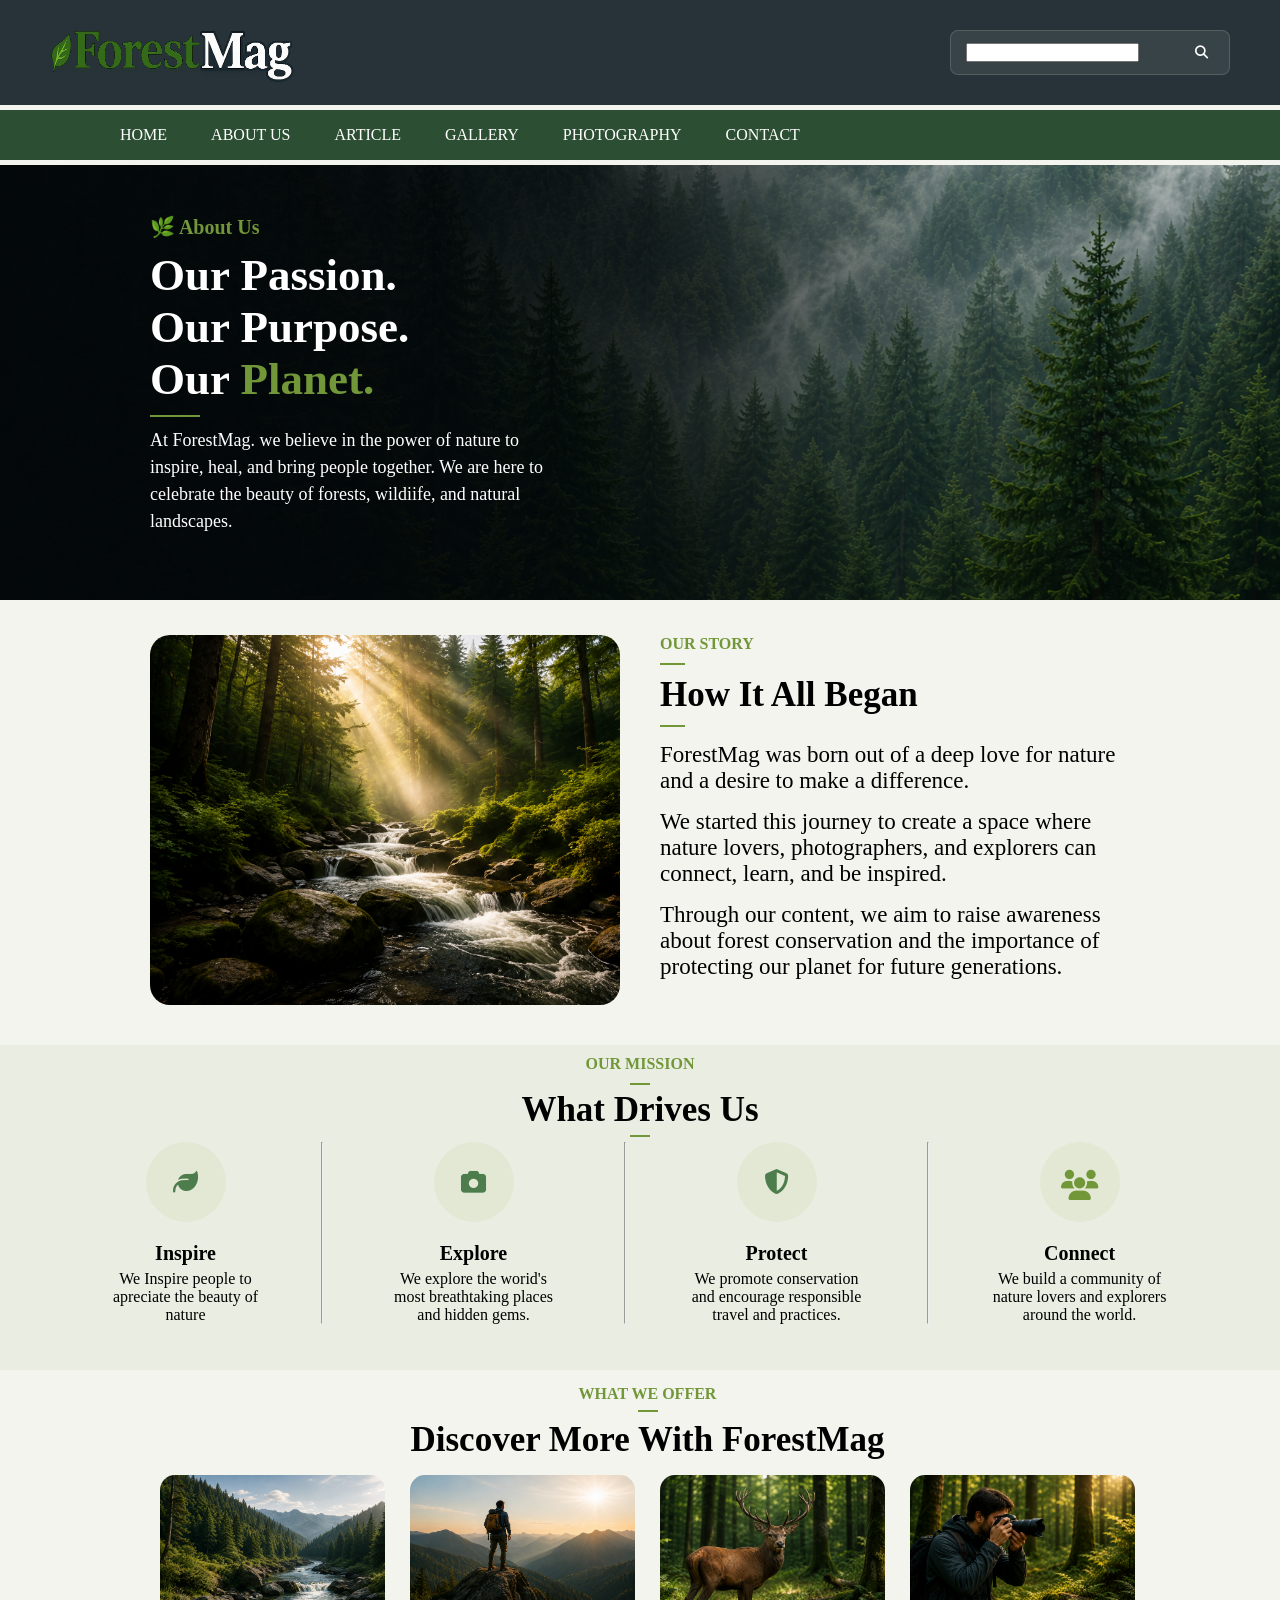
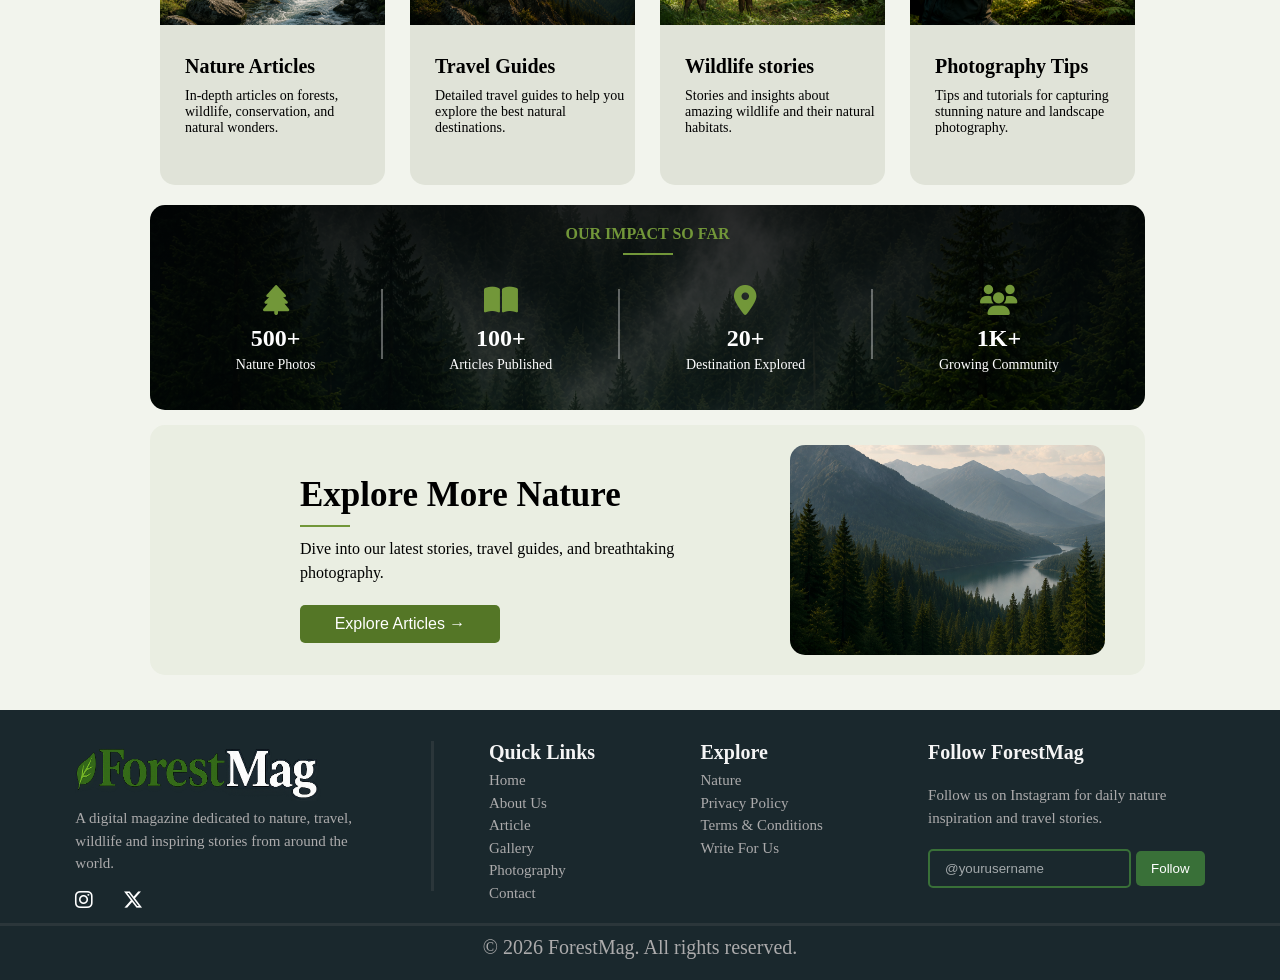
==== about.html @ 9caab1f4 "Initial ForestMag upload" ====
<!DOCTYPE html>
<html lang="en">
<head>
    <meta charset="UTF-8">
    <meta name="viewport" content="width=device-width, initial-scale=1.0">
    <title>Grid Layout</title>
    <link rel="stylesheet" href="style.css">
    <link rel="stylesheet" href="https://cdnjs.cloudflare.com/ajax/libs/font-awesome/6.7.2/css/all.min.css">
</head>
<body>
    <div class="container2">
        <!-- header -->
        <div class="items one">
            <img src="images/logo.png" alt="ForestMag logo" id="logo" height="60px" width="250px">
            <div class="search">
                <button class="searchcont" aria-label="Search">
                    <input type="text" name="search" id="search" placeholder="search here..." aria-label="Search">
                    <i class="fa-solid fa-magnifying-glass"></i>
                </button>
            </div>
        </div>
        <!-- navbar -->
        <div class="items two">
            <nav>
                <a href="index.html" class="headera">HOME</a>
                <a href="#about-us" class="headera">ABOUT US</a>
                <a href="#article-section" class="headera">ARTICLE</a>
                <a href="#gallery" class="headera">GALLERY</a>
                <a href="#" class="headera">PHOTOGRAPHY</a>
                <a href="contact.html" class="headera">CONTACT</a>
            </nav>
        </div>

        <!-- about us -->

        <!-- hero-section -->
        <div class="about-three" id="about-us">
            <div>
                <b id="about-herob">🌿 About Us</b>
                <h1 id="about-heroh1">Our Passion. Our Purpose. Our <span style="color: rgb(114, 151, 57);">Planet.</span></h1>
                <hr style="width: 50px; height: 1px; border: 1px solid rgb(114, 151, 57); margin: 10px 20px 10px 150px;">
                <p id="about-herop">
                    At ForestMag. we believe in the power of nature to inspire, heal, and bring people together. We are
                    here to celebrate the beauty of forests, wildiife, and natural landscapes.
                </p>
            </div>
        </div>

        <!-- OUR-STORY -->
        <div class="about-four">
            <div id="about-img"></div>
            <div class="about-cont">
                <b id="about-fourb">OUR STORY</b>
                <hr class="about-fourhr">
                <h1 id="about-fourh1">How It All Began</h1>
                <hr class="about-fourhr">
                <p class="about-fourp">
                    ForestMag was born out of a deep love for nature and a desire to make a difference.
                </p>
                <p class="about-fourp">
                    We started this journey to create a space where nature lovers, photographers, and explorers can connect, learn, and be inspired.
                </p>
                <p class="about-fourp">
                    Through our content, we aim to raise awareness about forest conservation and the importance of protecting our planet for future generations.
                </p>
            </div>
        </div>

        <!-- our mission -->
         <div class="about-five">
            <b id="about-fiveb">OUR MISSION</b>
            <hr class="about-fivehr">
            <h2 id="about-fiveh2">What Drives Us</h2>
            <hr class="about-fivehr">
            <div class="about-fiveicon">
                <div class="five-allicons">
                    <div class="icon-circle">
                        <i class="fa-solid fa-solidss fa-leaf"></i>
                    </div>
                    <b class="five-iconb">Inspire</b>
                    <p class="five-iconp">We Inspire people to apreciate the beauty of nature</p>
                </div>

                <hr>

                <div class="five-allicons">
                    <div class="icon-circle">
                        <i class="fa-solid fa-solidss fa-camera"></i>
                    </div>
                    <b class="five-iconb">Explore</b>
                    <p class="five-iconp" style="width: 180px;">We explore the worid's most breathtaking places and hidden gems.</p>
                </div>

                <hr>

                <div class="five-allicons">
                    <div class="icon-circle">
                        <i class="fa-solid fa-solidss fa-shield-halved"></i>
                    </div>
                    <b class="five-iconb">Protect</b>
                    <p class="five-iconp" style="width: 180px;">We promote conservation and encourage responsible travel and practices.</p>
                </div>

                <hr>

                <div class="five-allicons">
                    <div class="icon-circle">
                        <i class="fa-solid fa-solidss fa-users"></i>
                    </div>
                    <b class="five-iconb">Connect</b>
                    <p class="five-iconp" style="width: 180px;">We build a community of nature lovers and explorers around the world.</p>
                </div>
            </div>
         </div>

        <!-- what we offer -->
        <div class="about-six">
            <b id="about-sixb">WHAT WE OFFER</b>
            <hr id="about-sixhr">
            <h2 id="about-sixh2">Discover More With ForestMag</h2>

            <div class="about-sixrow-one">
                <div id="about-sixrow1"></div>
                <div id="about-sixrow2">
                    <b class="sixrowb">Nature Articles</b>
                    <p style="margin: 10px 10px 10px 25px; font-family: 'Times New Roman', Times, serif; font-size: 14px; width: 190px;">In-depth articles on forests, wildlife, conservation, and natural wonders.</p>
                </div>
            </div>

            <div class="about-sixrow-two">
                <div id="about-sixrow-two1"></div>
                <div id="about-sixrow-two2">
                    <b class="sixrowb">Travel Guides</b>
                    <P style="margin: 10px 10px 10px 25px; font-family: 'Times New Roman', Times, serif; font-size: 14px; width: 190px;">Detailed travel guides to help you explore the best natural destinations.</P>
                </div>
            </div>

            <div class="about-sixrow-three">
                <div id="about-sixrow-three1"></div>
                <div id="about-sixrow-three2">
                    <b class="sixrowb">Wildlife stories</b>
                    <p style="margin: 10px 10px 10px 25px; font-family: 'Times New Roman', Times, serif; font-size: 14px; width: 190px;">Stories and insights about amazing wildlife and their natural habitats.</p>
                </div>
            </div>

            <div class="about-sixrow-four">
                <div id="about-sixrow-four1"></div>
                <div id="about-sixrow-four2">
                    <b class="sixrowb">Photography Tips</b>
                    <p style="margin: 10px 10px 10px 25px; font-family: 'Times New Roman', Times, serif; font-size: 14px; width: 190px;">Tips and tutorials for capturing stunning nature and landscape photography.</p>
                </div>
            </div>
            
            <div class="impact-card-container">
                <b style="color: rgb(114, 151, 57); text-align: center;">OUR IMPACT SO FAR</b>
                <hr style="width: 50px; margin: 10px auto; background-color: rgb(114, 151, 57); height: 2px; border: 1px solid rgb(114, 151, 57);">
                <div class="impact-card-container2">
                    <div class="impact-card">
                        <div class="icon-nor">
                            <i class="fa-solid fa-tree"></i>
                        </div>
                        <h2>500+</h2>
                        <p>Nature Photos</p>
                    </div>

                    <hr class="impact-cardhr">

                    <div class="impact-card">
                        <div class="icon-nor">
                            <i class="fa-solid fa-book-open"></i>
                        </div>
                        <h2>100+</h2>
                        <p>Articles Published</p>
                    </div>

                    <hr class="impact-cardhr">
        
                    <div class="impact-card">
                        <div class="icon-nor">
                            <i class="fa-solid fa-location-dot"></i>
                        </div>
                        <h2>20+</h2>
                        <p>Destination Explored</p>
                    </div>

                    <hr class="impact-cardhr">

                    <div class="impact-card">
                        <div class="icon-nor">
                            <i class="fa-solid fa-users"></i>
                        </div>
                        <h2>1K+</h2>
                        <p>Growing Community</p>
                    </div>
                </div>
            </div>

            <div class="explore-article">
                <div class="explore-article1">
                    <h2>Explore More Nature</h2>
                    <hr style="width: 50px; background-color: rgb(114, 151, 57); height: 2px; border: 1px solid rgb(114, 151, 57); margin: 10px 0px;">
                    <p>Dive into our latest stories, travel guides, and breathtaking photography.</p>
                    <button>Explore Articles →</button>
                </div>
                <div id="explore-article2"></div>
            </div>
        </div>

     

        <!-- footer -->
        <div class="items about-nine" id="contact">
            <div class="footer">
                <div class="footerone">
                    <img src="images/logo.png" alt="ForestMag logo" height="60px" width="250px">
                    <p>
                        A digital magazine dedicated to nature, travel, wildlife and inspiring stories from around the world.
                    </p>
                    <div class="footericons">
                        <a href="https://www.instagram.com/forest_mag_/" target="_blank" aria-label="Instagram">
                            <i class="fa-brands fa-instagram"></i>
                        </a>
                        <a href="https://x.com" aria-label="Twitter">
                            <i class="fa-brands fa-x-twitter"></i>
                        </a>
                    </div>
                </div>
                <hr>
                <div class="footertwo">
                    <h4>Quick Links</h4>
                    <a href="index.html">Home</a>
                    <a href="about.html">About Us</a>
                    <a href="#article-section">Article</a>
                    <a href="#gallery">Gallery</a>
                    <a href="#">Photography</a>
                    <a href="contact.html">Contact</a>
                </div>
                <div class="footerthree">
                    <h4>Explore</h4>
                    <a href="#">Nature</a>
                    <a href="#">Privacy Policy</a>
                    <a href="#">Terms & Conditions</a>
                    <a href="#">Write For Us</a>
                </div>
                <div class="footerfour">
                    <h4>Follow ForestMag</h4>
                    <p>
                        Follow us on Instagram for daily nature inspiration and travel stories.
                    </p>
                    <input type="text" name="text" placeholder="@yourusername" aria-label="Instagram Username">
                    <button>Follow</button>
                </div>
            </div>
            <div class="footer2">
                <p>© 2026 ForestMag. All rights reserved.</p>
            </div>
        </div>
    </div>
</body>
</html>
---- style.css ----
*{
    margin: 0;
    padding: 0;
    box-sizing: border-box;
    /* font-family: 'Roboto', sans-serif !important; */
}

html,body{
    height: 100%;
    width: 100%;
    background-color: rgb(242, 244, 237);
    scroll-behavior: smooth;
}

.container{
    display: grid;
    grid-template-columns:  repeat(12, 1fr);
    grid-template-rows: repeat(39, 50px);
    grid-auto-rows: 100px;
    grid-gap: 5px;
    
    position: relative;
}

.items{
    border: 2px solid black;
}

.one{
    background-color: #273338;
    grid-area: 1/1/3/13;
    text-align: center;
    font-size: 25px;
    align-content: center;
    display: flex;
    justify-content: space-between;
    align-items: center;
    position: sticky;
    top: 0;
    z-index: 1000;
    border: none;
}

#logo{
    margin-left: 50px;
}

.search{
    margin-top: 30px;
    margin-right: 50px;
    margin-bottom: 30px;
}

.searchcont{
    width: 280px;
    height: 45px;
    display: flex;
    align-items: center;
    justify-content: space-between;
    padding: 0 15px;
    background-color: rgba(255,255,255,0.08);
    border: 1px solid rgba(255,255,255,0.15);
    border-radius: 8px;
    backdrop-filter: blur(5px);
}

.search-input{
    width: 100%;
    border: none;
    outline: none;
    background: transparent;
    color: white;
    font-size: 15px;

}

.searchcont input::placeholder{
    color: rgba(255,255,255,0.6);
}

.searchcont i{
    color: white;
    cursor: pointer;
}

.fa-magnifying-glass{
    padding: 6px;
}

.hamburger{
    background: transparent; 
    border: none; 
    display: none;
}

.cross-icon{
    background: transparent;
    border: none;
    display: none;
}

.two{
    background-color: rgb(44, 79, 52);
    grid-area: 3/1/4/13;
    text-align: center;
    font-size: 16px;
    display: flex;
    justify-content: left;
    align-items: center;
    position: sticky;
    top: 100px;
    z-index: 999;
    border: none;
}

.search-2{
    display: none;
}
/* 
#background-overlay{
    display: none;
} */

nav{
    margin-left: 100px;
}

.headera{
    color: white;
    text-decoration: none;
    margin: 0px 20px;
    transition: 0.3s;
    position: relative;
}

.headera::after{
    content: "";
    position: absolute;
    left: 0;
    bottom: -5px;
    width: 0;
    height: 2px;
    background-color: #7FA36A;
    transition: width 0.3s ease;
}

.headera:hover::after{
    width: 100%;
}

.headera:hover{
    color: #7FA36A;
}

.three{
    grid-area: 4/1/12/13;
    text-align: center;
    font-size: 25px;
    align-content: center;
    background-image: url(images/hero-section.png);
    background-size: cover;
    text-align: left;
    display: flex;
    flex-direction: column;
    justify-content: center;
    background-position: center;
}

#herob{
    margin: 20px 20px 25px 90px;
    font-size: 50px;
    width: 500px;
    color: rgb(37, 64, 51);
}

#herop{
    margin: 0px 20px 20px 90px;
    width: 400px;
    font-size: 20px;
    border-top: 3px solid black;
    padding-top: 25px;
    border-color: rgb(100, 139, 85);
}

#herobtn{
    width: 200px;
    margin-left: 90px;
    padding: 15px;
    font-size: 16px;
    background-color: rgb(41, 70, 50);
    color: white;
    border-radius: 5px;
    border: none;
    cursor: pointer;
    transition: 0.3s;
}

#herobtn:hover{
    background-color: rgb(57,112,56);
    transform: translateY(-3px);
    box-shadow: 0 5px 15px rgba(0,0,0,0.2);
}

#article-section{
    display: grid;
    grid-template-columns: repeat(3, 1fr);
    grid-template-rows: repeat(3, 200px);
    grid-area: 12/1/24/13;
    grid-gap: 20px;
    margin: 20px 50px;
}

.four{
    grid-area: 1/1/3/2;
    font-size: 25px;
    display: grid;
    grid-template-columns: 1fr;
    grid-template-rows: 200px 220px;
    border: none;
}

#article1{
    background-image: url(images/Article-1.png);
    background-size: cover;
    border-radius: 5px 5px 0px 0px;
}

#article1-cont{
    background-color: rgb(254, 253, 254);
    border-radius: 0px 0px 5px 5px;
}

.five{
    grid-area: 1/2/3/3;
    font-size: 25px;
    display: grid;
    grid-template-columns: 1fr;
    grid-template-rows: 200px 220px;
    border: none;
}

#article2{
    background-image: url(images/Article-2.jpg);
    background-size: cover;
    border-radius: 5px 5px 0px 0px;
}

#article2-cont{
    background-color: rgb(254, 253, 254);
    border-radius: 0px 0px 5px 5px;
}

.six{
    grid-area: 1/3/4/4;
    font-size: 25px;
    align-content: center;
    border: none;
    background-color: rgb(34, 61, 43);
    border-radius: 5px;
    padding: 50px;
    line-height: 2;
    : 'Times New Roman', Times, serif ;
    color: white;
}

.sidebarh2{
    font-size: 30px;
    margin-bottom: 10px;
    border-bottom: 2px solid rgba(255,255,255,.2);
}

.sidebarul{
    font-size: 18px;
    margin: 0px 20px 20px 15px;
    list-style: none;
    border-bottom: 1px solid rgba(255,255,255,.2);
}

.category-item{
    display: flex;
    justify-content: space-between;
    font-size: 18px;
    transition: 0.3s;
    cursor: pointer;
}

.category-item:hover{
    color: lightgreen;
    transform: translateX(5px);
}

.seven{
    grid-area: 3/1/4/3;
    font-size: 25px;
    align-content: center;
    display: grid;
    grid-template-columns: 1fr 1fr;
    grid-template-rows: 200px;
    border: none;
}

#article3{
    background-image: url(images/Article-3.png);
    background-size: cover;
    border-radius: 5px 0px 0px 5px;
}

#article3-cont{
    background-color: rgb(254, 253, 254);
    border-radius: 0px 5px 5px 0px ;
}

.artcont{
    color:#4d7c4d;
    font-size: 16px;
    margin: 20px;
}

.arth3{
    font-size: 30px;
    margin: 10px 20px;
    : 'Times New Roman', Times, serif;
}

.artp{
    font-size: 20px ;
    margin: 10px 20px;
    width: 370px;
}

.artdate{
    font-size: 16px;
    margin: 20px 20px;
}

.four,
.five,
.seven{
    cursor: pointer;
    transition: all 0.3s ease;
    border-radius: 5px;
    overflow: hidden;
}

.four:hover,
.five:hover,
.seven:hover{
    transform: translateY(-8px);
    box-shadow: 0 10px 25px rgba(0,0,0,0.15);
}

#article1,
#article2,
#article3{
    background-position: center;
}

.eight{
    grid-area: 25/1/35/13;
    display: grid ;
    grid-template: 20px 200px 200px / repeat(4, 1fr);
    padding: 20px;
    grid-gap: 20px;
    border: none;
    margin: 20px 50px;
    overflow: hidden;
}

.dd0{
    grid-column: 1/5;
    text-align: center;
    font-size: 30px;
    display: flex;
    align-items: center;
    : 'Times New Roman', Times, serif;
    margin-bottom: 5px;
}

.dd0 hr{
    width:540px;
    height: 2px;
    border:none;
    background:#7FA36A;
}

.images{
    background-size: cover;
    border-radius: 10px;
    cursor: pointer;
    transition: transform 0.4s ease;
}

.images:hover{
    transform: scale(1.05);
}

.dd1{
    background-image: url(images/nature-gallery-1.png);
}

.dd2{
    background-image: url(images/nature-galery-2.png);
}

.dd3{
    background-image: url(images/nature-gallery-3.png);
}

.dd4{
    background-image: url(images/nature-gallery-4.png);
}

.dd5{
    background-image: url(images/nature-gallery-5.png);
}

.dd6{
    background-image: url(images/nature-gallery-6.png)
}

.dd7{
    background-image: url(images/nature-gallery-7.png);
}

.dd8{
    background-image: url(images/nature-gallery-8.png);
}

/* footer main-page */

.nine{
    grid-area: 35/1/40/13;
    font-size: 25px;
    align-content: center;
    border: none;
    background-color: rgb(26, 40, 45);
    color: rgb(245, 245, 245);
    display: flex;
    flex-direction: column;
    justify-content: center;
} 

.footer{
    display: flex;
    justify-content: space-evenly;
    align-content: center;
    margin: 10px 20px;
}

.footer hr{
    width: 3px;
    height: 150px;
    border: none;
    background-color: rgb(43, 54, 58);
}

.footerone{
    margin: 0px 50px;

}

.footerone p{
    width: 300px;
    color: rgb(172, 171, 172);
    font-size: 15px;
    margin: 0px 0px 10px 0px;
    line-height: 1.5;
}

.footericons{
    display: flex;
    justify-content: flex-start;
    align-items: center;
    gap: 30px;
    margin-top: 10px;
}

.footericons i{
    font-size: 20px;
    color: white;
    cursor: pointer;
    transition: 0.3s;
}

.footericons i:hover{
    color: lightgreen;
    transform: translateY(-3px);
}

.footertwo{
    display: flex;
    flex-direction: column;
    margin: 0px 50px;
    font-size: 20px;
}

.footertwo h4{
    margin-bottom: 5px;
}

.footertwo a{
    font-size: 15px;
    color: rgb(172, 171, 172);
    text-decoration: none;
    line-height: 1.5;

}

.footertwo a:hover{
    color: lightgreen;
}

.footerthree{
    display: flex;
    flex-direction: column;
    margin: 0px 50px;
    font-size: 20px;
}

.footerthree h4{
    margin-bottom: 5px;
}

.footerthree a{
    font-size: 15px;
    color: rgb(172, 171, 172);
    text-decoration: none;
    line-height: 1.5;
}

.footerthree a:hover{
    color: lightgreen;
}

.footerfour{
    margin: 0px 50px;
    font-size: 20px;
}

.footerfour p{
    font-size: 15px;
    color: rgb(172, 171, 172);
    width: 250px;
    line-height: 1.5;
    margin: 20px 0px 20px 0px;
}

.footerfour input{
    padding: 10px 15px;
    background-color: transparent;
    border: 2px solid rgb(57, 112, 56);
    border-radius: 5px;
}

.footerfour input::placeholder{
    color: rgba(255,255,255,0.6);
}

.footerfour button{
    padding: 10px 15px;
    background-color: rgb(57, 112, 56);
    color: white;
    border: none;
    border-radius: 5px;
    cursor: pointer;
    transition: all 0.3s ease;
}

.footerfour button:hover{
    background-color: #7FA36A;
    transform: translateY(-3px);
    box-shadow: 0 5px 15px rgba(57, 112, 56, 0.4);
}

.footer2{
    border-top: 3px solid rgb(43, 54, 58);
    text-align: center;
}

.footer2 p{
    color: rgb(172, 171, 172);
    font-size: 20px;
    margin-top: 10px;
}

/* index media */

@media(max-width: 391px){
    .container{
        grid-template-columns: repeat(1, 1fr);
        grid-template-rows: repeat(89, 50px);
        grid-gap: 0px;
        position: relative;
    }
    
    .one{
        grid-area: 1/1/2/2;

    }
    
    #logo{
        margin-left: 15px;
        height: 1.7rem;
        width: 8rem;
    }
   
    .search{
        display: none;
    }

    .hamburger{
        display: flex;
        margin-right: 10px;
        z-index: 1000;
    }

    .hamburger.active{
        display: none;
    } 

    .cross-icon{
        display: none;
    }

    .cross-icon.active{
        margin-right: 2px;
        display: flex;
        z-index: 1000;
    }
   
    .two{
        grid-area: 2/1/9/2;
        position: static;
        align-items: flex-start;
        padding-left: 20px;
        display: none;
    }

    body.no-scroll{
        overflow: hidden;
        height: 100vh;
    }

    .two.active{
        display: inline;
        visibility: visible;
        border: none;
    }

    .search-2{
        display: flex;
        margin: 20px 20px;
    }

    .searchcont{
        width: 200px;
        height: 35px;
        border-radius: 5px;
    }

    #background-overlay{
        position: fixed;
        inset: 0;
        background: rgba(0,0,0,0.6);
        z-index: 998;
        opacity: 0;
        visibility: hidden;
        transition: .3s;
    }
    
    #background-overlay.active{        
        opacity: 1;
        visibility: visible;
    }

    nav{
        display: flex;
        flex-direction: column;
        align-items: flex-start;
        margin-left: 0px;
    }

    .headera{
        margin-top: 20px;
    }

    .three{
        grid-area: 2/1/6/2;
    }  
    #herob{
        font-size: 1.3rem;
        margin: 10px 1rem;
        width: 200px;
        color: green;
        text-shadow: 9px -1px 10px rgba(255,255,255, 47.6);
    }
    #herop{
       display: none;
    }
    #herobtn{
        margin: 0px 1rem;
        width: 110px;
        font-size: 0.7rem;
        padding: 7px;
        border-radius: 3px;
    }

    #article-section{
        grid-area: 6/1/44/2;
        display: grid;
        grid-template-columns: 1fr;
        grid-template-rows: repeat(18, 100px);
        grid-gap: 10px;
        margin: 1rem 2rem;
    }
    .four{
        grid-area: 1/1/5/2;
    }

    #article1-cont,
    #article2-cont,
    #article3-cont{
        display: flex;
        flex-direction: column;
        align-items: center;
        padding: ;
    }

    .artcont{
        font-size: 1.2rem;
        margin: 10px 0px 0px 0px;
        display: block;
    }
    .arth3{
        font-size: 1.7rem;
        padding: 2px 0px;
        text-align: center;
        width: 250px;
    }
    .artp{
        font-size: 1rem;
        width: 250px;
        text-align: center;
        margin: 0px;
    }
    .artdate{
        padding: 4px 0px;
    }

    .five{
        grid-area: 5/1/9/2;
    }

    .six{
        grid-area: 13/1/18/2;
        padding: 20px;
    }
    .sidebarh2{
        font-size: 1.3rem;
        margin: 5px;
        text-align: center;
    }
    .sidebarul{
        font-size: 16px;
        margin: 0px 5px 10px 25px;
    }
    .category-item{
        margin: 5px 10px;
        font-size: 1rem;
    }

    .seven{
        grid-area: 9/1/13/2;
        display: grid;
        grid-template-rows: 215px 210px;
        grid-template-columns: 1fr;
        align-content: normal;
    }
    #article3{
        border-radius: 5px 5px 0px 0px;
    }
    #article3-cont{
        border-radius: 0px 0px 5px 5px;
    }

    .eight{
        grid-area: 44/1/55/2;
        grid-template-columns: 1fr;
        grid-template-rows: 20px repeat(8, 200px);
        margin: 20px 30px;
        padding: 0px;
        overflow: visible;
    }
    .dd0{
        font-size: 23px;
        grid-column: 1/2;
    }
    .dd0 hr{
        width: 50px;
    }

    .nine{
        grid-area: 80/1/90/2;
        margin-top: 20px;
        justify-content: flex-start;
        flex-wrap: wrap;
        align-items: center;
    }
    .footer{
        flex-direction: column;
        margin: 0px;
    }
    .footer hr{
        width: 320px;
        height: 3px;
        margin: 20px auto;
    }
    .footerone{
        margin: 32px 35px 10px 40px;
    }
    .footerone img{
        height: 2.6rem;
        width: 9.7rem;
    }

    .footertwo{
       display: none;
    }
    .footerthree{
        display: none;
    }

    .footerfour{
        margin-bottom: 50px;
    }
    .footer2{
        width: 350px;
        margin: 0px 20px;
    }
    .footer2 p{
        font-size: 14px;
    }
}


/* About us */

.container2{
    display: grid;
    grid-template-columns:  repeat(12, 1fr);
    grid-template-rows: repeat(47, 50px);
    grid-auto-rows: 100px;
    grid-gap: 5px;
    
    position: relative;
}

/* hero-section */
.about-three{
    grid-area: 4/1/12/13;
    background-image: url(images/aboutus.png);
    background-size: cover;
}

#about-herob{
    display: block;
    color: rgb(114, 151, 57);
    text-shadow: -10px -10px 50px rgba(0,0,0,1), px 2px 4px rgba(0,0,0,0.3);
    margin: 50px 20px 10px 150px;
    font-size: 20px;
    
}

#about-heroh1{
    color: white;
    width: 310px;
    : 'Times New Roman', Times, serif;
    text-shadow: -10px -10px 50px rgba(0,0,0,1), px 2px 4px rgba(0,0,0,0.3);
    margin: 10px 20px 10px 150px;
    font-size: 45px;
}

#about-herop{
    color: white;
    width: 400px;
    line-height: 1.5;
    margin: 10px 20px 10px 150px;
    font-size: 18px;
}

/* our-story */

.about-four{
    grid-area: 12/1/20/13;
    display: grid;
    grid-template-columns: 1fr 1fr;
    grid-template-rows: 430px;
}

#about-img{
    background-image: url(images/about-ourstory.png);
    background-size: cover;
    margin: 30px 20px 30px 150px;
    border-radius: 20px;
}

.about-cont{
    margin: 30px 150px 30px 20px;
    : 'Times New Roman', Times, serif;
}

#about-fourb{
    
    color: rgb(114, 151, 57);
}

.about-fourhr{
    width: 25px;
    height: 2px;
    background-color: rgb(114, 151, 57);;
    border: 1px solid rgb(114, 151, 57);
    margin-top: 10px;
}

#about-fourh1{
    font-size: 35px;
    margin-top: 10px;
}

.about-fourp{
    margin-top: 15px;
    font-size: 23px;
}

/* our-mission */

.about-five{
    grid-area: 20/1/26/13;
    background-color: rgb(234, 238, 226);
    display: flex;
    flex-direction: column;
}

#about-fiveb{
    color: rgb(114, 151, 57);
    text-align: center;
    margin: 10px 0px;
}

.about-fivehr{
    width: 20px;
    margin: 0px auto;
    height: 1px;
    background-color: rgb(114, 151, 57);
    border: 1px solid rgb(114, 151, 57);
}

#about-fiveh2{
    text-align: center;
    : 'Times New Roman', Times, serif;
    margin: 5px 0px;
    font-size: 35px;
}

.about-fiveicon{
    display: flex;
    justify-content: space-evenly;
    margin: 5px 50px;
}

.icon-circle{
    border: none;
    border-radius: 50px;
    padding: 27px;
    width: 80px;
    height: 80px;
    background-color: rgb(226, 232, 211);
    display: flex;
    justify-content: center;
    align-items: center;
    margin: 0 auto 20px;
}

.fa-solidss{
    font-size: 25px;
    color: #4d7c4d;
    line-height: 1;
}

.five-allicons{
    display: flex;
    flex-direction: column;
    justify-content: center;
}

.five-iconb{
    font-size: 20px;
    text-align: center;
    : 'Times New Roman', Times, serif;
}

.five-iconp{
    width: 130px;
    font-size: 16px;
    : 'Times New Roman', Times, serif;
    text-align: center;
    width: 150px;
    margin-top: 5px;
}

/* what we offer */

.about-six{
    grid-area: 26/1/35/13;
    display: grid;
    grid-template-columns: repeat(4, 1fr);
    grid-template-rows: 20px 5px 40px repeat(14, 50px);
    grid-gap: 5px;
    margin: 10px 150px;
}

#about-sixb{
    grid-column: 1/5;
    text-align: center;
    color: rgb(114, 151, 57);
}

#about-sixhr{
    grid-column: 1/5;
    width: 20px;
    margin: 0px auto;
    height: 1px;
    background-color: rgb(114, 151, 57);
    border: 1px solid rgb(114, 151, 57);
}

#about-sixh2{
    grid-column: 1/5;
    text-align: center;
    : 'Times New Roman', Times, serif;
    font-size: 35px;
}

.about-sixrow-one{
    grid-area: 4/1/10/2;
    display: grid;
    grid-template-columns: 1fr;
    grid-template-rows: 160px 170px;
    cursor: pointer;
}


#about-sixrow1{
    grid-area: 1/1/2/2;
    background-image: url(images/about-whatweoffer.png);
    background-size: cover;
    margin: 10px 10px 0px 10px;
    border-radius: 15px 15px 0px 0px;
}

#about-sixrow2{
    grid-area: 2/1/3/2;
    background-color: rgb(224, 227, 216);
    margin: 0px 10px 10px 10px;
    border-radius: 0px 0px 15px 15px;
}

.about-sixrow-two{
    grid-area: 4/2/10/3;
    display: grid;
    grid-template-columns: 1fr;
    grid-template-rows: 160px 170px;
    cursor: pointer;
}

#about-sixrow-two1{
    grid-area: 1/1/2/2;
    background-image: url(images/abot-whatweoffer2.png);
    background-size: cover;
    margin: 10px 10px 0px 10px;
    border-radius: 15px 15px 0px 0px;
}

#about-sixrow-two2{
    grid-area: 2/1/3/2;
    background-color: rgb(224, 227, 216);
    margin: 0px 10px 10px 10px;
    border-radius: 0px 0px 15px 15px;
}

.about-sixrow-three{
    grid-area: 4/3/10/4;
    display: grid;
    grid-template-columns: 1fr;
    grid-template-rows: 160px 170px;
    cursor: pointer;
}

#about-sixrow-three1{
    grid-area: 1/1/2/2;
    background-image: url(images/about-whatweoffer3.png);
    background-size: cover;
    margin: 10px 10px 0px 10px;
    border-radius: 15px 15px 0px 0px;
}

#about-sixrow-three2{
    grid-area: 2/1/3/2;
    background-color: rgb(224, 227, 216);
    margin: 0px 10px 10px 10px;
    border-radius: 0px 0px 15px 15px;
}

.about-sixrow-four{
    grid-area: 4/4/10/5;
    display: grid;
    grid-template-columns: 1fr;
    grid-template-rows: 160px 170px;
    cursor: pointer;
}

#about-sixrow-four1{
    grid-area: 1/1/2/2;
    background-image: url(images/about-whatweoffer4.png);
    background-size: cover;
    margin: 10px 10px 0px 10px;
    border-radius: 15px 15px 0px 0px;
}

#about-sixrow-four2{
    grid-area: 2/1/3/2;
    background-color: rgb(224, 227, 216);
    margin: 0px 10px 10px 10px;
    border-radius: 0px 0px 15px 15px;
}

.sixrowb{
    display: block;
    margin: 30px 10px 0px 25px;
    font-size: 20px;
    : 'Times New Roman', Times, serif;
}

.impact-card-container{
    grid-area: 10/1/14/5;
    background-image:
        linear-gradient(rgba(0,0,0,0.8), rgba(0,0,0,0.5)),
        url(images/aboutus2.png);
    background-size: cover;
    background-position: center;
    display: flex;
    flex-direction: column;
    justify-content: flex-start;
    align-items: center;
    border-radius: 15px;
    padding: 20px;
    margin-top: 10px;
    
}

.impact-card-container2{
    display: flex;
    justify-content: space-evenly;
    align-items: center;
    width: 100%;
    margin-top: 10px;
}

.impact-card{
    display: flex;
    flex-direction: column;
    justify-content: center;
    align-items: center;
}

.impact-cardhr{
    width: 2px;
    height: 70px;
    border: none;
    background: rgba(255,255,255,.35);
}

.fa-tree,
.fa-book-open,
.fa-location-dot,
.fa-users{
    color: rgb(114, 151, 57);
    font-size: 30px;
    margin: 10px 5px 5px 5px;
}

.impact-card-container2 h2{
    color: white;
    : 'Times New Roman', Times, serif;
    margin: 5px;
}

.impact-card-container2 p{
    color: white;
    font-size: 14px;
    : 'Times New Roman', Times, serif;
}

.explore-article{
    background-color: rgb(234, 238, 226);
    grid-area: 14/1/19/5;
    margin: 10px 0px;
    border-radius: 15px;
    display: grid;
    grid-template-columns: 1fr 1fr;
    grid-template-rows: 250px;
}

.explore-article1{
    margin: 50px 50px 50px 150px;
}

.explore-article1 h2{
    font-size: 35px;
    : 'Times New Roman', Times, serif;
    width: 400px;
}

.explore-article1 p{
    line-height: 1.5;
    margin-bottom: 20px;
}

.explore-article1 button{
    width: 200px;
    padding: 10px 15px;
    font-size: 16px;
    background-color: rgb(84, 118, 38);
    color: white;
    border-radius: 5px;
    border: none;
    cursor: pointer;
    transition: 0.3s;
}

.explore-article1 button:hover{
    background-color: rgb(57,112,56);
    transform: translateY(-3px);
    box-shadow: 0 5px 15px rgba(0,0,0,0.2);
}

#explore-article2{
    background-image: url(images/ex-ar.png);
    background-size: cover;
    margin: 20px 40px;
    border-radius: 15px;
}

/* footer about-us */

.about-nine{
    grid-area: 43/1/48/13;
    font-size: 25px;
    align-content: center;
    border: none;
    background-color: rgb(26, 40, 45);
    color: rgb(245, 245, 245);
    display: flex;
    flex-direction: column;
    justify-content: center;
} 


/* contact-page */

.container3{
    display: grid;
    grid-template-columns:  repeat(12, 1fr);
    grid-template-rows: repeat(26, 50px);
    grid-auto-rows: 100px;
    grid-gap: 5px;
    
    position: relative;
}

/* hero section */

.contact-hero{
    grid-area: 4/1/12/13;
    background-image: url(images/contact.png);
    background-size: cover;
}

.contact-hero h1{
    color: white;
    font-size: 50px;
    : 'Times New Roman', Times, serif;
    margin: 150px 0px 20px 150px;
}

.contact-hero p{
    color: white;
    font-size: 20px;
    : 'Times New Roman', Times, serif;
    width: 550px;
    margin: 20px 0px 0px 150px;
}

/* form */

.contact-form{
    grid-area: 12/1/25/13;
    display: grid;
    grid-template-columns: 3fr 2fr;
    grid-template-rows: 500px;
    margin: 20px 200px;
    grid-gap: 20px;
}

.contact-form1{
    background-color: white;
    border-radius: 15px;
}

.contact-form1 h1{
    margin: 20px 10px 0px 20px;
    font-size: 25px;
    : 'Times New Roman', Times, serif;
}

.contact-form-tag{
    display: flex;
    flex-direction: column;
    justify-content: space-evenly;
}

.contact-input1{
    display: flex;
    justify-content: space-evenly;
}

#name{
    padding: 10px;
    width: 300px;
    margin: 5px 0px;
    border-radius: 5px;
    border: 2px solid rgba(226, 219, 219, 0.6);
    backdrop-filter: blur(5px)
}

#name::placeholder{
    color: rgba(43, 39, 39, 0.45);
}

#email{
    padding: 10px;
    width: 300px;
    margin: 5px 0px;
    border-radius: 5px;
    border: 2px solid rgba(226, 219, 219, 0.6);
    backdrop-filter: blur(5px)
}

#email::placeholder{
    color: rgba(43, 39, 39, 0.45);
}


.contact-input2{
    display: flex;
    justify-content: space-evenly;
}

#phone{
    padding: 10px;
    width: 300px;
    margin: 5px 0px;
    border-radius: 5px;
    border: 2px solid rgba(226, 219, 219, 0.6);
    backdrop-filter: blur(5px)
}

#phone::placeholder{
    color: rgba(43, 39, 39, 0.45);
}

#subject{
    padding: 10px;
    width: 300px;
    margin: 5px 0px;
    border-radius: 5px;
    border: 2px solid rgba(226, 219, 219, 0.6);
    backdrop-filter: blur(5px)
}

#subject::placeholder{
    color: rgba(43, 39, 39, 0.45);
}

.contact-input3{
    display: flex;
    flex-direction: column;
}

#message{
    margin: 5px 20px;
    border-radius: 5px;
    padding: 10px;
    border: 2px solid rgba(226, 219, 219, 0.6);
    backdrop-filter: blur(5px)
}

#message::placeholder{
    color: rgba(43, 39, 39, 0.45);
}

#form-btn{
    margin: 5px 20px;
    padding: 15px;
    color: white;
    background-color: rgb(43, 71, 44);
    border: none;
    border-radius: 5px;
    cursor: pointer;
}

#form-btn:hover{
    background-color: #7FA36A;
}

#formb{
    color: rgb(43, 135, 46);
    text-align: center;
    font-size: 14px;
    margin: 5px;
}

.contact-form2{
    background-color: white;
    border-radius: 15px;
}

.contact-form2 h1{
    margin: 20px 10px 0px 20px;
    font-size: 25px;
    : 'Times New Roman', Times, serif;
}

#contact-form2-p{
    font-size: 14px;
    width: 300px;
    margin: 10px 10px 10px 20px;
}

.contact-icon{
    margin: 10px 20px;
    background-color: rgb(237, 240, 231);
    height: 60px;
    width: 60px;
    display: flex;
    justify-content: center;
    align-items: center;
    border-radius: 50%;
    border: none;
    cursor: pointer;
}

.contact-icon i{
    font-size: 20px;
    color: black;
}

.contact-form2-hr{
    width: 88%;
    margin: 0px auto;
    border: 1px solid rgba(226, 219, 219, 0.6);
    backdrop-filter: blur(5px)
}

.contact-form-location0{
        display: flex;
        flex-direction: column; 
        justify-content: center;
}

.contact-form-location{
    display: flex;
    justify-content: flex-start;
    align-items: center;
}

.contact-form-location-b{
    font-size: 15px;
}

.contact-form-location-p{
    font-size: 14px;
    width: 170px;
    margin-top: 5px;;
}

/* footer-contact */

.contact-nine{
    grid-area: 22/1/27/13;
    font-size: 25px;
    align-content: center;
    border: none;
    background-color: rgb(26, 40, 45);
    color: rgb(245, 245, 245);
    display: flex;
    flex-direction: column;
    justify-content: center;
}
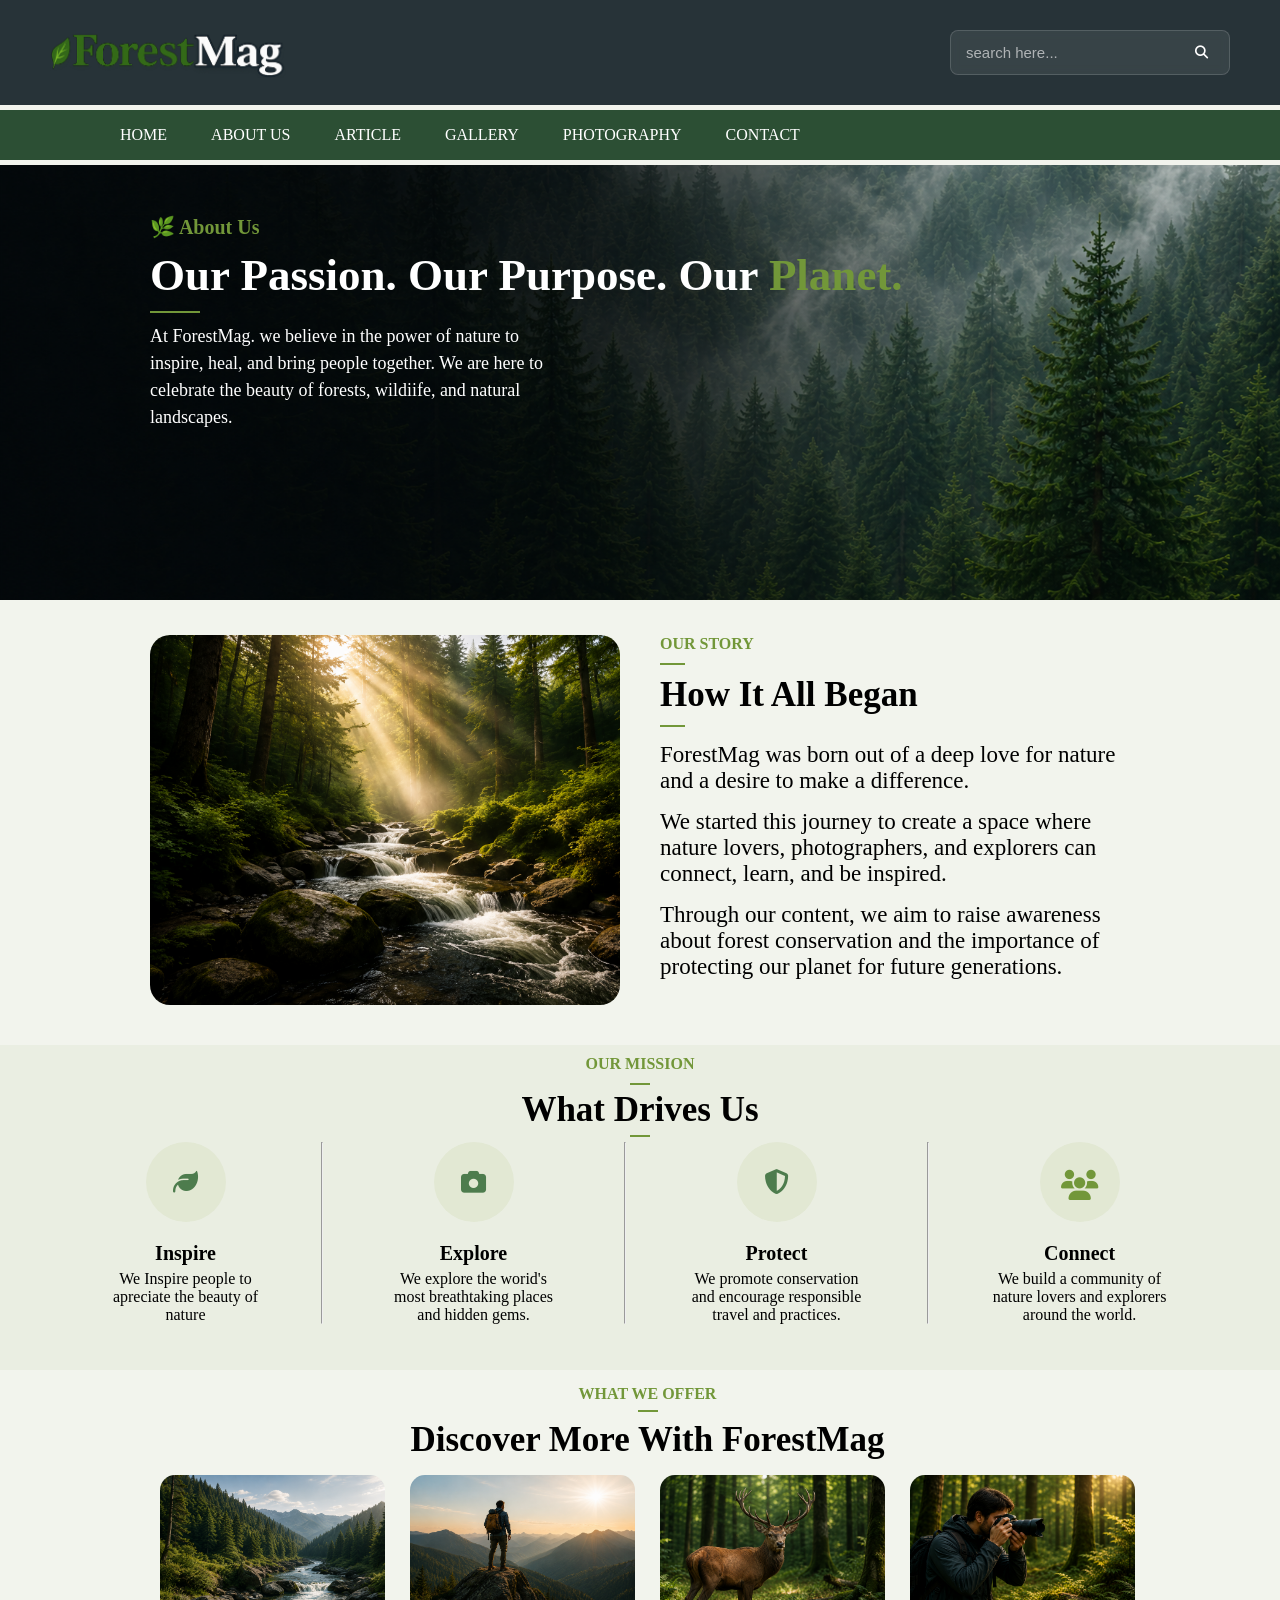
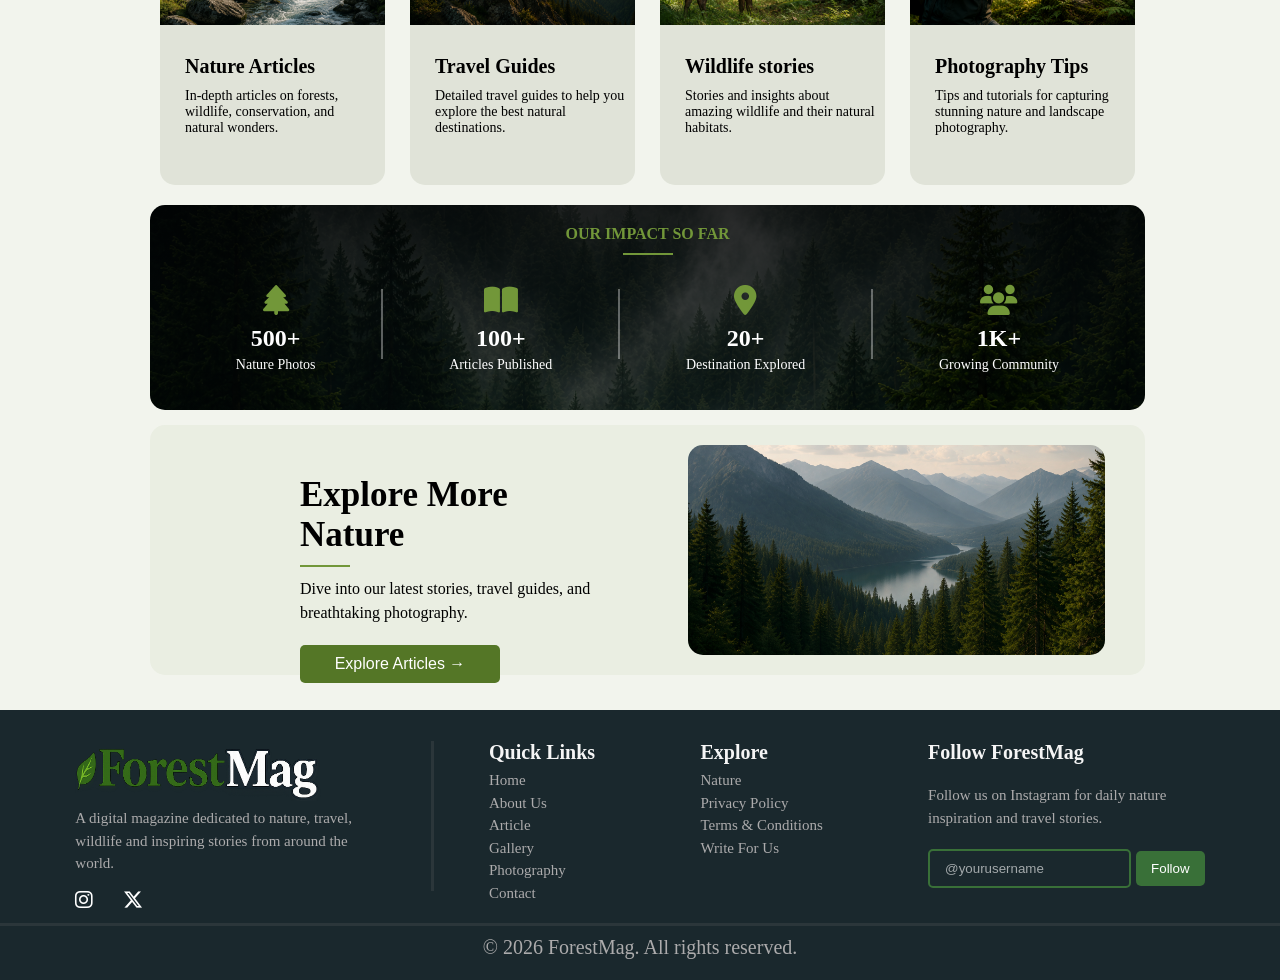
==== commit 953eac6a: "Update about.html" ====
--- a/about.html
+++ b/about.html
@@ -3,24 +3,40 @@
 <head>
     <meta charset="UTF-8">
     <meta name="viewport" content="width=device-width, initial-scale=1.0">
-    <title>Grid Layout</title>
+    <title>Forestmag</title>
     <link rel="stylesheet" href="style.css">
     <link rel="stylesheet" href="https://cdnjs.cloudflare.com/ajax/libs/font-awesome/6.7.2/css/all.min.css">
 </head>
 <body>
     <div class="container2">
+
         <!-- header -->
+
+        <div id="background-overlay"></div>
         <div class="items one">
-            <img src="images/logo.png" alt="ForestMag logo" id="logo" height="60px" width="250px">
+            <img src="images/logo.png" alt="ForestMag logo" id="logo" height="50px" width="240px">
             <div class="search">
                 <button class="searchcont" aria-label="Search">
-                    <input type="text" name="search" id="search" placeholder="search here..." aria-label="Search">
+                    <input type="text" name="search" class="search-input" placeholder="search here..." aria-label="Search">
                     <i class="fa-solid fa-magnifying-glass"></i>
                 </button>
             </div>
-        </div>
+            <button id="main">
+                <span class="ham burger1"></span>
+                <span class="ham burger2"></span>
+                <span class="ham burger3"></span>
+            </button>
+        </div>
+
         <!-- navbar -->
+         
         <div class="items two">
+            <div class="search-2">
+                <button class="searchcont" aria-label="Search">
+                    <input type="text" name="search" class="search-input" placeholder="search here..." aria-label="Search">
+                    <i class="fa-solid fa-magnifying-glass"></i>
+                </button>
+            </div>
             <nav>
                 <a href="index.html" class="headera">HOME</a>
                 <a href="#about-us" class="headera">ABOUT US</a>
@@ -35,10 +51,10 @@
 
         <!-- hero-section -->
         <div class="about-three" id="about-us">
-            <div>
+            <div class="about-three1">
                 <b id="about-herob">🌿 About Us</b>
                 <h1 id="about-heroh1">Our Passion. Our Purpose. Our <span style="color: rgb(114, 151, 57);">Planet.</span></h1>
-                <hr style="width: 50px; height: 1px; border: 1px solid rgb(114, 151, 57); margin: 10px 20px 10px 150px;">
+                <hr>
                 <p id="about-herop">
                     At ForestMag. we believe in the power of nature to inspire, heal, and bring people together. We are
                     here to celebrate the beauty of forests, wildiife, and natural landscapes.
@@ -121,33 +137,33 @@
 
             <div class="about-sixrow-one">
                 <div id="about-sixrow1"></div>
-                <div id="about-sixrow2">
+                <div class="about-sixrow2">
                     <b class="sixrowb">Nature Articles</b>
-                    <p style="margin: 10px 10px 10px 25px; font-family: 'Times New Roman', Times, serif; font-size: 14px; width: 190px;">In-depth articles on forests, wildlife, conservation, and natural wonders.</p>
+                    <p class="sixrowp">In-depth articles on forests, wildlife, conservation, and natural wonders.</p>
                 </div>
             </div>
 
             <div class="about-sixrow-two">
                 <div id="about-sixrow-two1"></div>
-                <div id="about-sixrow-two2">
+                <div class="about-sixrow-two2">
                     <b class="sixrowb">Travel Guides</b>
-                    <P style="margin: 10px 10px 10px 25px; font-family: 'Times New Roman', Times, serif; font-size: 14px; width: 190px;">Detailed travel guides to help you explore the best natural destinations.</P>
+                    <P class="sixrowp">Detailed travel guides to help you explore the best natural destinations.</P>
                 </div>
             </div>
 
             <div class="about-sixrow-three">
                 <div id="about-sixrow-three1"></div>
-                <div id="about-sixrow-three2">
+                <div class="about-sixrow-three2">
                     <b class="sixrowb">Wildlife stories</b>
-                    <p style="margin: 10px 10px 10px 25px; font-family: 'Times New Roman', Times, serif; font-size: 14px; width: 190px;">Stories and insights about amazing wildlife and their natural habitats.</p>
+                    <p class="sixrowp">Stories and insights about amazing wildlife and their natural habitats.</p>
                 </div>
             </div>
 
             <div class="about-sixrow-four">
                 <div id="about-sixrow-four1"></div>
-                <div id="about-sixrow-four2">
+                <div class="about-sixrow-four2">
                     <b class="sixrowb">Photography Tips</b>
-                    <p style="margin: 10px 10px 10px 25px; font-family: 'Times New Roman', Times, serif; font-size: 14px; width: 190px;">Tips and tutorials for capturing stunning nature and landscape photography.</p>
+                    <p class="sixrowp        ">Tips and tutorials for capturing stunning nature and landscape photography.</p>
                 </div>
             </div>
             
@@ -238,8 +254,8 @@
                 <div class="footerthree">
                     <h4>Explore</h4>
                     <a href="#">Nature</a>
-                    <a href="#">Privacy Policy</a>
-                    <a href="#">Terms & Conditions</a>
+                    <a href="privacy.html">Privacy Policy</a>
+                    <a href="term&condition.html">Terms & Conditions</a>
                     <a href="#">Write For Us</a>
                 </div>
                 <div class="footerfour">
@@ -256,5 +272,6 @@
             </div>
         </div>
     </div>
+    <script src="external.js"></script>
 </body>
-</html>+</html>
--- a/style.css
+++ b/style.css
@@ -2,7 +2,6 @@
     margin: 0;
     padding: 0;
     box-sizing: border-box;
-    /* font-family: 'Roboto', sans-serif !important; */
 }
 
 html,body{
@@ -18,11 +17,11 @@
     grid-template-rows: repeat(39, 50px);
     grid-auto-rows: 100px;
     grid-gap: 5px;
-    
     position: relative;
 }
 
 .items{
+    width: 100%;
     border: 2px solid black;
 }
 
@@ -87,7 +86,7 @@
     padding: 6px;
 }
 
-.hamburger{
+/* .hamburger{
     background: transparent; 
     border: none; 
     display: none;
@@ -96,6 +95,10 @@
 .cross-icon{
     background: transparent;
     border: none;
+    display: none;
+} */
+
+#main{
     display: none;
 }
 
@@ -116,10 +119,6 @@
 .search-2{
     display: none;
 }
-/* 
-#background-overlay{
-    display: none;
-} */
 
 nav{
     margin-left: 100px;
@@ -156,7 +155,6 @@
     grid-area: 4/1/12/13;
     text-align: center;
     font-size: 25px;
-    align-content: center;
     background-image: url(images/hero-section.png);
     background-size: cover;
     text-align: left;
@@ -259,7 +257,7 @@
     border-radius: 5px;
     padding: 50px;
     line-height: 2;
-    : 'Times New Roman', Times, serif ;
+    font-family: 'Times New Roman', Times, serif ;
     color: white;
 }
 
@@ -319,7 +317,7 @@
 .arth3{
     font-size: 30px;
     margin: 10px 20px;
-    : 'Times New Roman', Times, serif;
+    font-family: 'Times New Roman', Times, serif;
 }
 
 .artp{
@@ -359,10 +357,9 @@
     grid-area: 25/1/35/13;
     display: grid ;
     grid-template: 20px 200px 200px / repeat(4, 1fr);
-    padding: 20px;
+    padding: 20px 50px; 
     grid-gap: 20px;
     border: none;
-    margin: 20px 50px;
     overflow: hidden;
 }
 
@@ -372,8 +369,8 @@
     font-size: 30px;
     display: flex;
     align-items: center;
-    : 'Times New Roman', Times, serif;
-    margin-bottom: 5px;
+    font-family: 'Times New Roman', Times, serif;
+    margin: 0px auto;
 }
 
 .dd0 hr{
@@ -429,6 +426,7 @@
 /* footer main-page */
 
 .nine{
+    width: 100%;
     grid-area: 35/1/40/13;
     font-size: 25px;
     align-content: center;
@@ -575,6 +573,7 @@
 .footer2{
     border-top: 3px solid rgb(43, 54, 58);
     text-align: center;
+    width: 100%;
 }
 
 .footer2 p{
@@ -585,21 +584,22 @@
 
 /* index media */
 
-@media(max-width: 391px){
+@media(max-width: 480px){
     .container{
         grid-template-columns: repeat(1, 1fr);
-        grid-template-rows: repeat(89, 50px);
+        grid-template-rows: repeat(91, 50px);
         grid-gap: 0px;
         position: relative;
     }
     
     .one{
         grid-area: 1/1/2/2;
+        padding: 5px 20px;
 
     }
     
     #logo{
-        margin-left: 15px;
+        margin-left: 0px;
         height: 1.7rem;
         width: 8rem;
     }
@@ -607,25 +607,41 @@
     .search{
         display: none;
     }
-
-    .hamburger{
+    
+    #main{
+        width: 30px;
+        height: 22px;
         display: flex;
-        margin-right: 10px;
-        z-index: 1000;
-    }
-
-    .hamburger.active{
-        display: none;
-    } 
-
-    .cross-icon{
-        display: none;
-    }
-
-    .cross-icon.active{
-        margin-right: 2px;
-        display: flex;
-        z-index: 1000;
+        flex-direction: column;
+        justify-content: space-between;
+        cursor: pointer;
+        border: none;
+        background: transparent;
+        padding-right: 0px;
+    }
+    .ham{
+        background-color: white;    
+        height: 3px;
+        width: 100%;   
+        border-radius: 5px;
+        transition:transform .35s ease, opacity .35s ease;
+        transform-origin: center;
+        position: absolute;
+        left: 0;
+    }
+
+    .burger1 { top: 0; }
+    .burger2 { top: 10px; } 
+    .burger3 { top: 20px; }
+
+    .burger2.active{
+        opacity: 0;
+    }
+    .burger1.active{
+        transform: translateY(10px) rotate(45deg);
+    }
+    .burger3.active{
+        transform: translateY(-10px) rotate(-45deg);
     }
    
     .two{
@@ -645,6 +661,8 @@
         display: inline;
         visibility: visible;
         border: none;
+        position: sticky;
+        top: 50px;
     }
 
     .search-2{
@@ -723,7 +741,6 @@
         display: flex;
         flex-direction: column;
         align-items: center;
-        padding: ;
     }
 
     .artcont{
@@ -732,18 +749,19 @@
         display: block;
     }
     .arth3{
-        font-size: 1.7rem;
+        font-size: 1.4rem;
         padding: 2px 0px;
         text-align: center;
         width: 250px;
     }
     .artp{
-        font-size: 1rem;
+        font-size: 0.9rem;
         width: 250px;
         text-align: center;
         margin: 0px;
     }
     .artdate{
+        font-size: 1rem;
         padding: 4px 0px;
     }
 
@@ -763,6 +781,7 @@
     .sidebarul{
         font-size: 16px;
         margin: 0px 5px 10px 25px;
+        width: 80%;
     }
     .category-item{
         margin: 5px 10px;
@@ -787,12 +806,12 @@
         grid-area: 44/1/55/2;
         grid-template-columns: 1fr;
         grid-template-rows: 20px repeat(8, 200px);
-        margin: 20px 30px;
-        padding: 0px;
+        margin: 0;
+        padding: 20px 30px;
         overflow: visible;
     }
     .dd0{
-        font-size: 23px;
+        font-size: 20px;
         grid-column: 1/2;
     }
     .dd0 hr{
@@ -800,7 +819,8 @@
     }
 
     .nine{
-        grid-area: 80/1/90/2;
+        width: 100%;
+        grid-area: 80/1/92/2;
         margin-top: 20px;
         justify-content: flex-start;
         flex-wrap: wrap;
@@ -811,7 +831,7 @@
         margin: 0px;
     }
     .footer hr{
-        width: 320px;
+        width: 80%;
         height: 3px;
         margin: 20px auto;
     }
@@ -831,11 +851,17 @@
     }
 
     .footerfour{
-        margin-bottom: 50px;
+        padding-bottom: 50px;
+    }
+    .footerfour input{
+        width: 70%;
+        padding: 9px 10px;
+    }
+    .footerfour button{
+        padding: 10px;
     }
     .footer2{
-        width: 350px;
-        margin: 0px 20px;
+        width: 90%;    
     }
     .footer2 p{
         font-size: 14px;
@@ -851,7 +877,6 @@
     grid-template-rows: repeat(47, 50px);
     grid-auto-rows: 100px;
     grid-gap: 5px;
-    
     position: relative;
 }
 
@@ -873,11 +898,18 @@
 
 #about-heroh1{
     color: white;
-    width: 310px;
-    : 'Times New Roman', Times, serif;
+    width:auto;
+    font-family: 'Times New Roman', Times, serif;
     text-shadow: -10px -10px 50px rgba(0,0,0,1), px 2px 4px rgba(0,0,0,0.3);
     margin: 10px 20px 10px 150px;
     font-size: 45px;
+}
+
+.about-three1 hr{
+    width: 50px; 
+    height: 1px; 
+    border: 1px solid rgb(114, 151, 57); 
+    margin: 10px 20px 10px 150px;
 }
 
 #about-herop{
@@ -906,7 +938,7 @@
 
 .about-cont{
     margin: 30px 150px 30px 20px;
-    : 'Times New Roman', Times, serif;
+    font-family: 'Times New Roman', Times, serif;
 }
 
 #about-fourb{
@@ -957,7 +989,7 @@
 
 #about-fiveh2{
     text-align: center;
-    : 'Times New Roman', Times, serif;
+    font-family: 'Times New Roman', Times, serif;
     margin: 5px 0px;
     font-size: 35px;
 }
@@ -996,13 +1028,13 @@
 .five-iconb{
     font-size: 20px;
     text-align: center;
-    : 'Times New Roman', Times, serif;
+    font-family: 'Times New Roman', Times, serif;
 }
 
 .five-iconp{
     width: 130px;
     font-size: 16px;
-    : 'Times New Roman', Times, serif;
+    font-family: 'Times New Roman', Times, serif;
     text-align: center;
     width: 150px;
     margin-top: 5px;
@@ -1037,7 +1069,7 @@
 #about-sixh2{
     grid-column: 1/5;
     text-align: center;
-    : 'Times New Roman', Times, serif;
+    font-family: 'Times New Roman', Times, serif;
     font-size: 35px;
 }
 
@@ -1058,7 +1090,7 @@
     border-radius: 15px 15px 0px 0px;
 }
 
-#about-sixrow2{
+.about-sixrow2{
     grid-area: 2/1/3/2;
     background-color: rgb(224, 227, 216);
     margin: 0px 10px 10px 10px;
@@ -1081,7 +1113,7 @@
     border-radius: 15px 15px 0px 0px;
 }
 
-#about-sixrow-two2{
+.about-sixrow-two2{
     grid-area: 2/1/3/2;
     background-color: rgb(224, 227, 216);
     margin: 0px 10px 10px 10px;
@@ -1104,7 +1136,7 @@
     border-radius: 15px 15px 0px 0px;
 }
 
-#about-sixrow-three2{
+.about-sixrow-three2{
     grid-area: 2/1/3/2;
     background-color: rgb(224, 227, 216);
     margin: 0px 10px 10px 10px;
@@ -1127,7 +1159,7 @@
     border-radius: 15px 15px 0px 0px;
 }
 
-#about-sixrow-four2{
+.about-sixrow-four2{
     grid-area: 2/1/3/2;
     background-color: rgb(224, 227, 216);
     margin: 0px 10px 10px 10px;
@@ -1138,7 +1170,13 @@
     display: block;
     margin: 30px 10px 0px 25px;
     font-size: 20px;
-    : 'Times New Roman', Times, serif;
+    font-family: 'Times New Roman', Times, serif;
+}
+.sixrowp{
+    margin: 10px 10px 10px 25px; 
+    font-family: 'Times New Roman', Times, serif; 
+    font-size: 14px; 
+    width: 190px;
 }
 
 .impact-card-container{
@@ -1191,14 +1229,14 @@
 
 .impact-card-container2 h2{
     color: white;
-    : 'Times New Roman', Times, serif;
+    font-family: 'Times New Roman', Times, serif;
     margin: 5px;
 }
 
 .impact-card-container2 p{
     color: white;
     font-size: 14px;
-    : 'Times New Roman', Times, serif;
+    font-family: 'Times New Roman', Times, serif;
 }
 
 .explore-article{
@@ -1217,8 +1255,9 @@
 
 .explore-article1 h2{
     font-size: 35px;
-    : 'Times New Roman', Times, serif;
-    width: 400px;
+    font-family: 'Times New Roman', Times, serif;
+    width:100%;
+    max-width:100%;
 }
 
 .explore-article1 p{
@@ -1265,6 +1304,353 @@
     justify-content: center;
 } 
 
+/* media About-us */
+
+@media(max-width: 480px){
+    .container2{
+        grid-template-columns: repeat(1, 1fr);
+        grid-template-rows: repeat(99, 50px);
+        grid-gap: 0px;
+        position: relative;
+        width: 100%;
+    }
+
+    .one{
+        grid-area: 1/1/2/2;
+        padding: 5px 20px;
+    }
+
+    #logo{
+        margin-left: 0px;
+        height: 1.7rem;
+        width: 8rem;
+    }
+
+    .search{
+        display: none;
+    }
+
+    #main{
+        width: 30px;
+        height: 22px;
+        display: flex;
+        flex-direction: column;
+        justify-content: space-between;
+        cursor: pointer;
+        border: none;
+        background: transparent;
+        padding-right: 0px;
+        position: relative;
+    }
+    .ham{
+        background-color: white;    
+        height: 3px;
+        width: 100%;   
+        border-radius: 5px;
+        transition:transform .35s ease, opacity .35s ease;
+        transform-origin: center;
+        position: absolute;left: 0;
+    }
+    
+    .burger1 { top: 0; }
+    .burger2 { top: 10px; }
+    .burger3 { top: 20px; }
+
+    .burger2.active{
+        opacity: 0;
+    }
+    .burger1.active{
+        transform: translateY(10px) rotate(45deg);
+    }
+    .burger3.active{
+        transform: translateY(-10px) rotate(-45deg);
+    }
+
+    .two{
+        grid-area: 2/1/9/2;
+        position: static;
+        align-items: flex-start;
+        padding-left: 20px;
+        display: none;
+    }
+
+    body.no-scroll{
+        overflow: hidden;
+        height: 100vh;
+    }
+
+    .two.active{
+        display: inline;
+        visibility: visible;
+        border: none;
+        position: sticky;
+        top: 50px;
+    }
+    .search-2{
+        display: flex;
+        margin: 20px 20px;
+    }
+
+    .searchcont{
+        width: 200px;
+        height: 35px;
+        border-radius: 5px;
+    }
+    #background-overlay{
+        position: fixed;
+        inset: 0;
+        background: rgba(0,0,0,0.6);
+        z-index: 998;
+        opacity: 0;
+        visibility: hidden;
+        transition: .3s;
+    }
+    
+    #background-overlay.active{        
+        opacity: 1;
+        visibility: visible;
+    }
+
+    nav{
+        display: flex;
+        flex-direction: column;
+        align-items: flex-start;
+        margin-left: 0px;
+    }
+
+    .headera{
+        margin-top: 20px;
+    }
+
+    
+    .about-three{
+        grid-area: 2/1/7/2;
+        display: flex;
+        flex-direction: column;
+        justify-content: center;
+    }
+    #about-herob{
+        font-size: 1rem;
+        margin: 10px 1rem;
+        width: 200px;
+        color: green;
+    }
+    #about-heroh1{
+        font-size: 1.9rem;
+        margin: 10px 1rem;
+        width: 60%;
+    }
+
+    .about-three1 hr{
+        margin: 10px 1rem;
+    }
+
+    #about-herop{
+        display: none;
+    }
+
+    .about-four{
+        grid-area: 7/1/13/2;
+        grid-template-columns: 1fr;
+        grid-template-rows:auto auto;
+
+    }
+    #about-img{
+        display: none;
+    }
+    .about-cont{
+        display: flex;
+        flex-direction: column;
+        align-items: center;
+        width: 100%;
+        margin: 10px 0;
+        padding: 0 20px;
+    }
+    #about-fourb{
+        text-align: center;
+        font-size: 1rem;
+    }
+    .about-fourhr{
+        margin: 10px auto;
+    }
+    #about-fourh1{
+        font-size: 1.5rem;
+        width: 202px;
+        margin-top: 6px;
+    }
+    .about-fourp{
+        font-size: 1rem;
+        text-align: justify;
+    }
+
+    .about-five{
+        grid-area: 14/1/32/2;
+        grid-gap: 10px;
+        padding: 10px 0px;
+    }
+    #about-fiveb{
+        font-size: 1rem;
+    }
+    #about-fiveh2{
+        font-size: 1.5rem;
+    }
+    .about-fiveicon{
+        display: flex;
+        flex-direction: column;
+        justify-content: center;
+        gap: 10px;
+    }
+    .five-allicons{
+        align-items: center;
+    }
+    .five-iconb{
+        font-size: 1rem;
+    }
+    .five-iconp{
+        font-size: 0.8rem;
+    }
+
+    .about-six{
+        grid-area: 32/1/87/2;
+        grid-template-columns: 1fr;
+        display: flex;
+        flex-direction: column;
+        margin:0;
+        padding:20px;
+        width:100%;
+        box-sizing:border-box;
+    }
+    #about-sixb{
+        font-size: 1rem;
+    }
+    #about-sixhr{
+        margin: 10px auto;
+    }
+    #about-sixh2{
+        font-size: 1.5rem;
+    }
+    .about-sixrow-one,
+    .about-sixrow-two,
+    .about-sixrow-three,
+    .about-sixrow-four{
+        display: flex;
+        flex-direction: column;
+    }
+    #about-sixrow1,
+    #about-sixrow-two1,
+    #about-sixrow-three1,
+    #about-sixrow-four1{
+        height: 200px;
+    }
+    .about-sixrow2,
+    .about-sixrow-two2,
+    .about-sixrow-three2,
+    .about-sixrow-four2{
+        height: 200px;
+        display: flex;
+        flex-direction: column;
+        align-items: center;
+    }
+    .sixrowb{
+        font-size: 1.5rem;
+    }
+    .sixrowp{
+        font-size: 1rem;
+        margin: 0px;
+        max-width:350px;
+        width:100%;
+        padding: 10px;
+        text-align: center;
+    }
+
+    .impact-card-container b{
+        font-size: 1rem;
+    }
+    .impact-card-container2{
+        display: flex;
+        flex-direction: column;
+    }
+    .impact-cardhr{
+        width: 80px;
+        height: 2px;
+        margin: 5px;
+    }
+
+    .explore-article{
+        grid-template-columns: 1fr;
+        grid-template-rows: auto auto;
+        grid-gap: 20px;
+        padding: 20px;
+    }
+    .explore-article1{
+        margin: 0px;
+        display: flex;
+        flex-direction: column;
+        justify-content: center;
+        align-items: center;
+    }
+    .explore-article1 h2{
+        font-size: 1.5rem;
+        text-align: center;
+        width: auto;
+    }
+    .explore-article1 p{
+        text-align: center ;
+    }
+    #explore-article2{
+        margin: 0px;
+        width:100%;
+        height: 200px;
+    }
+    .about-nine{
+        grid-area: 88/1/100/2;
+        width: 100%;
+        margin-top: 20px;
+        justify-content: flex-start;
+        flex-wrap: wrap;
+        align-items: center;
+    }
+    .footer{
+        flex-direction: column;
+        margin: 0px;
+    }
+    .footer hr{
+        width: 80%;
+        height: 3px;
+        margin: 20px auto;
+    }
+    .footerone{
+        margin: 32px 35px 10px 40px;
+    }
+    .footerone img{
+        height: 2.6rem;
+        width: 9.7rem;
+    }
+
+    .footertwo{
+       display: none;
+    }
+    .footerthree{
+        display: none;
+    }
+
+    .footerfour{
+        padding-bottom: 50px;
+    }
+    .footerfour input{
+        width: 70%;
+        padding: 9px 10px;
+    }
+    .footerfour button{
+        padding: 10px;
+    }
+    .footer2{
+        width: 90%;    
+    }
+    .footer2 p{
+        font-size: 14px;
+    }
+}
 
 /* contact-page */
 
@@ -1274,7 +1660,6 @@
     grid-template-rows: repeat(26, 50px);
     grid-auto-rows: 100px;
     grid-gap: 5px;
-    
     position: relative;
 }
 
@@ -1289,14 +1674,22 @@
 .contact-hero h1{
     color: white;
     font-size: 50px;
-    : 'Times New Roman', Times, serif;
+    font-family: 'Times New Roman', Times, serif;
     margin: 150px 0px 20px 150px;
+}
+
+.contact-hero hr{
+    width: 50px; 
+    margin: 0px 150px; 
+    background-color: rgb(142, 180, 91); 
+    border: 1px solid rgb(142, 180, 91); 
+    height: 1px;
 }
 
 .contact-hero p{
     color: white;
     font-size: 20px;
-    : 'Times New Roman', Times, serif;
+    font-family: 'Times New Roman', Times, serif;
     width: 550px;
     margin: 20px 0px 0px 150px;
 }
@@ -1304,11 +1697,11 @@
 /* form */
 
 .contact-form{
-    grid-area: 12/1/25/13;
+    grid-area: 12/1/22/13;
     display: grid;
     grid-template-columns: 3fr 2fr;
     grid-template-rows: 500px;
-    margin: 20px 200px;
+    padding: 20px 200px;
     grid-gap: 20px;
 }
 
@@ -1320,7 +1713,15 @@
 .contact-form1 h1{
     margin: 20px 10px 0px 20px;
     font-size: 25px;
-    : 'Times New Roman', Times, serif;
+    font-family: 'Times New Roman', Times, serif;
+}
+
+.contact-form1 hr{
+    width: 30px; 
+    border: 2px solid rgb(101, 148, 70); 
+    height: 2px; 
+    background-color: rgb(101, 148, 70); 
+    margin: 22px 20px ;
 }
 
 .contact-form-tag{
@@ -1340,7 +1741,8 @@
     margin: 5px 0px;
     border-radius: 5px;
     border: 2px solid rgba(226, 219, 219, 0.6);
-    backdrop-filter: blur(5px)
+    backdrop-filter: blur(5px);
+    outline: none;
 }
 
 #name::placeholder{
@@ -1353,7 +1755,8 @@
     margin: 5px 0px;
     border-radius: 5px;
     border: 2px solid rgba(226, 219, 219, 0.6);
-    backdrop-filter: blur(5px)
+    backdrop-filter: blur(5px);
+    outline: none;
 }
 
 #email::placeholder{
@@ -1372,7 +1775,8 @@
     margin: 5px 0px;
     border-radius: 5px;
     border: 2px solid rgba(226, 219, 219, 0.6);
-    backdrop-filter: blur(5px)
+    backdrop-filter: blur(5px);
+    outline: none;
 }
 
 #phone::placeholder{
@@ -1385,7 +1789,8 @@
     margin: 5px 0px;
     border-radius: 5px;
     border: 2px solid rgba(226, 219, 219, 0.6);
-    backdrop-filter: blur(5px)
+    backdrop-filter: blur(5px);
+    outline: none;
 }
 
 #subject::placeholder{
@@ -1395,6 +1800,12 @@
 .contact-input3{
     display: flex;
     flex-direction: column;
+}
+
+#your-message{
+    color: black; 
+    font-size: 14px; 
+    margin: 5px 20px;
 }
 
 #message{
@@ -1402,7 +1813,8 @@
     border-radius: 5px;
     padding: 10px;
     border: 2px solid rgba(226, 219, 219, 0.6);
-    backdrop-filter: blur(5px)
+    backdrop-filter: blur(5px);
+    outline: none;
 }
 
 #message::placeholder{
@@ -1438,7 +1850,15 @@
 .contact-form2 h1{
     margin: 20px 10px 0px 20px;
     font-size: 25px;
-    : 'Times New Roman', Times, serif;
+    font-family: 'Times New Roman', Times, serif;
+}
+
+#contact-form2hr{
+    width: 30px; 
+    border: 2px solid rgb(101, 148, 70); 
+    height: 2px; 
+    background-color: rgb(101, 148, 70); 
+    margin: 22px 20px ;
 }
 
 #contact-form2-p{
@@ -1497,13 +1917,496 @@
 /* footer-contact */
 
 .contact-nine{
-    grid-area: 22/1/27/13;
+    grid-area:22/1/27/13;
     font-size: 25px;
-    align-content: center;
     border: none;
     background-color: rgb(26, 40, 45);
     color: rgb(245, 245, 245);
     display: flex;
     flex-direction: column;
+    padding: 20px 0px;
     justify-content: center;
-} +    position: absolute;
+    bottom: 0;
+} 
+
+/* media contact-us */
+
+@media(max-width: 480px){
+    .container3{
+        grid-template-columns: repeat(1, 1fr);
+        grid-template-rows: repeat(42, 50px);
+        grid-gap: 0px;
+        position: relative;
+        width: 100%;
+    }
+    .one{
+        grid-area: 1/1/2/2;
+        padding: 5px 20px;
+    }
+
+    #logo{
+        margin-left: 0px;
+        height: 1.7rem;
+        width: 8rem;
+    }
+
+    .search{
+        display: none;
+    }
+
+    #main{
+        width: 30px;
+        height: 22px;
+        display: flex;
+        flex-direction: column;
+        justify-content: space-between;
+        cursor: pointer;
+        border: none;
+        background: transparent;
+        padding-right: 0px;
+        position: relative;
+    }
+    .ham{
+        background-color: white;    
+        height: 3px;
+        width: 100%;   
+        border-radius: 5px;
+        transition:transform .35s ease, opacity .35s ease;
+        transform-origin: center;
+        position: absolute;left: 0;
+    }
+    
+    .burger1 { top: 0; }
+    .burger2 { top: 10px; }
+    .burger3 { top: 20px; }
+
+    .burger2.active{
+        opacity: 0;
+    }
+    .burger1.active{
+        transform: translateY(10px) rotate(45deg);
+    }
+    .burger3.active{
+        transform: translateY(-10px) rotate(-45deg);
+    }
+
+    .two{
+        grid-area: 2/1/9/2;
+        position: static;
+        align-items: flex-start;
+        padding-left: 20px;
+        display: none;
+    }
+
+    body.no-scroll{
+        overflow: hidden;
+        height: 100vh;
+    }
+
+    .two.active{
+        display: inline;
+        visibility: visible;
+        border: none;
+        position: sticky;
+        top: 50px;
+    }
+    .search-2{
+        display: flex;
+        margin: 20px 20px;
+    }
+
+    .searchcont{
+        width: 200px;
+        height: 35px;
+        border-radius: 5px;
+    }
+    #background-overlay{
+        position: fixed;
+        inset: 0;
+        background: rgba(0,0,0,0.6);
+        z-index: 998;
+        opacity: 0;
+        visibility: hidden;
+        transition: .3s;
+    }
+    
+    #background-overlay.active{        
+        opacity: 1;
+        visibility: visible;
+    }
+
+    nav{
+        display: flex;
+        flex-direction: column;
+        align-items: flex-start;
+        margin-left: 0px;
+    }
+
+    .headera{
+        margin-top: 20px;
+    }
+
+    .contact-hero{
+        grid-area: 2/1/7/2;
+        display: flex;
+        flex-direction: column;
+        justify-content: center;
+        padding: 20px;
+        gap: 10px;
+    }
+    
+    .contact-hero h1{
+        font-size: 1.5rem;
+        margin: 0px;
+    }
+    .contact-hero hr{
+        margin: 0px;
+    }
+    .contact-hero p{
+        font-size: 0.7rem;
+        margin: 0px;
+        width: 80%;
+    }
+    .contact-form{
+        grid-area: 7/1/27/2;
+        display: flex;
+        flex-direction: column;
+        padding: 20px;
+    }
+    .contact-form1{
+        display: flex;
+        flex-direction: column;
+        padding: 20px;
+
+    }
+    .contact-form1 h1{
+        text-align: center;
+        font-size: 1.5rem;
+    }
+    .contact-form1 hr{
+        margin: 22px auto;  
+    }
+    .contact-input1,
+    .contact-input2{
+        display: flex;
+        flex-direction: column;
+        row-gap: 10px;
+        margin: 5px 0px;
+    }
+    .contact-input3{
+        margin: 5px 0px;
+        row-gap: 10px;
+    }
+    #your-message{
+        margin: 0px;
+    }
+    #message{
+        margin: 0px;
+    }
+    #form-btn{
+        margin: 5px 0px;
+    }
+    #formb{
+        font-size: 0.7rem;
+    }
+
+    .contact-form2{
+
+    }
+    .contact-form2 h1{
+        font-size: 1.5rem;
+        text-align: center;
+    }
+    #contact-form2hr{
+        margin: 22px auto;
+    }
+    #contact-form2-p{
+        font-size: 0.8rem;
+        text-align: center;
+    }
+    .contact-form-location0{
+        padding: 0px 20px 10px 20px;
+        row-gap: 10px;
+    }
+
+    .contact-nine{
+        grid-area: 33/1/43/2;
+        padding: 0px 0px 40px 0px;
+    }
+    .footer{
+        flex-direction: column;
+        margin: 0px;
+    }
+    .footer hr{
+        width: 80%;
+        height: 3px;
+        margin: 20px auto;
+    }
+    .footerone{
+        margin: 32px 35px 10px 40px;
+    }
+    .footerone img{
+        height: 2.6rem;
+        width: 9.7rem;
+    }
+
+    .footertwo{
+       display: none;
+    }
+    .footerthree{
+        display: none;
+    }
+
+    .footerfour{
+        padding-bottom: 50px;
+    }
+    .footerfour input{
+        width: 70%;
+        padding: 9px 10px;
+    }
+    .footerfour button{
+        padding: 10px;
+    }
+    .footer2{
+        width: 90%; 
+        margin-left: 20px;   
+    }
+    .footer2 p{
+        font-size: 14px;
+    }
+}
+
+/* Privacy Policy */
+
+.container4{
+    display: grid;
+    grid-template-columns:  repeat(12, 1fr);
+    grid-template-rows: repeat(26, 50px);
+    grid-auto-rows: 100px;
+    grid-gap: 5px;
+    position: relative;
+}
+
+/* hero section */
+
+.privacy-hero{
+    grid-area: 4/1/12/13;
+    background-image: url(images/contact.png);
+    background-size: cover;
+}
+
+.privacy-hero h1{
+    color: white;
+    font-size: 50px;
+    font-family: 'Times New Roman', Times, serif;
+    margin: 150px 0px 20px 150px;
+}
+
+
+.privacy-hero hr{
+    width: 30px; 
+    margin: 0px 150px; 
+    background-color: rgb(142, 180, 91); 
+    border: 1px solid rgb(142, 180, 91); 
+    height: 1px;
+}
+
+.privacy-hero p{
+    color: white;
+    font-size: 20px;
+    font-family: 'Times New Roman', Times, serif;
+    width: 550px;
+    margin: 20px 0px 0px 150px;
+}
+
+.privacy-main{
+    grid-area: 12/1/22/13;
+    display: flex;
+    flex-direction: column;
+    width: 100%;
+    padding: 20px 150px;
+}
+
+.privacy-main-1{
+    width: 100%;
+    
+}
+.privacy-main-1 p{
+    width: 75%;
+    margin-left: 50px;
+    margin-top: 10px;
+}
+#hr{
+    display: flex;
+}
+#hr hr{
+    width: 50%;
+    height: 0.5px;
+    margin-top: 12px;
+    background-color: #4d7c4d;
+    border: none;
+}
+
+#policy-icon2{
+    display: flex;
+    flex-direction: column;
+    row-gap: 10px;
+}
+#policy-icon2 p{
+    width: 80%;
+}
+
+.privacy-main-2{
+    display: flex;
+    justify-content: space-evenly;
+    height: 70%;
+    padding: 20px 0px;
+}
+.privacy-main-2-two{
+    display: flex;
+    flex-direction: column;
+    row-gap: 30px;
+}
+.privacy-icon{
+    display: flex;
+    gap: 30px;
+}
+.policy-icon{
+    width: 50px;
+    height: 50px;
+    background-color: rgb(228, 230, 215);
+    display: flex;
+    justify-content: center;
+    align-items: center;
+    border: none;
+    border-radius: 50%;
+    padding: 35px;
+}
+.policy-icon i{
+    font-size: 30px;
+    color: rgb(104, 132, 41);
+}
+.policy-content{
+    width: 100%;
+    display: flex;
+    flex-direction: column;
+    row-gap: 10px;
+}
+.policy-content p{
+    width: 80%;
+    font-size: 0.9rem;
+}
+.privacy-main hr{
+    background-color: #4d7c4d;
+}
+#last-line{
+    text-align: center;
+    font-size: 20px;
+}
+
+/* Terms & Conditions */
+.container5{
+    display: grid;
+    grid-template-columns:  repeat(12, 1fr);
+    grid-template-rows: repeat(26, 50px);
+    grid-auto-rows: 100px;
+    grid-gap: 5px;
+    position: relative;
+}
+
+/* hero section */
+
+.term-hero{
+    grid-area: 4/1/12/13;
+    background-image: url(images/contact.png);
+    background-size: cover;
+}
+
+.term-hero h1{
+    color: white;
+    font-size: 50px;
+    font-family: 'Times New Roman', Times, serif;
+    margin: 150px 0px 20px 150px;
+}
+
+
+.term-hero hr{
+    width: 30px; 
+    margin: 0px 150px; 
+    background-color: rgb(142, 180, 91); 
+    border: 1px solid rgb(142, 180, 91); 
+    height: 1px;
+}
+
+.term-hero p{
+    color: white;
+    font-size: 20px;
+    font-family: 'Times New Roman', Times, serif;
+    width: 550px;
+    margin: 20px 0px 0px 150px;
+}
+
+.term-main{
+    grid-area: 12/1/22/13;
+    display: flex;
+    flex-direction: column;
+    width: 100%;
+    padding: 20px 150px;
+}
+
+.term-main-1{
+    width: 100%;
+    background-color: white;
+    display: flex;
+    padding: 20px;
+    gap: 30px;
+    border-radius: 10px;
+}
+
+.term-main-1 p{
+    width: 77%;
+}
+.term-main-2{
+    display: flex;
+    justify-content: space-evenly;
+    height: 70%;
+    padding: 20px 0px;
+}
+.term-main-2-two{
+    display: flex;
+    flex-direction: column;
+    row-gap: 30px;
+}
+.term-icon{
+    display: flex;
+    gap: 30px;
+}
+.policy-icon{
+    width: 50px;
+    height: 50px;
+    background-color: rgb(228, 230, 215);
+    display: flex;
+    justify-content: center;
+    align-items: center;
+    border: none;
+    border-radius: 50%;
+    padding: 35px;
+}
+.policy-icon i{
+    font-size: 30px;
+}
+.policy-content{
+    width: 100%;
+}
+.policy-content p{
+    width: 80%;
+    font-size: 0.9rem;
+}
+.term-main hr{
+    background-color: #4d7c4d;
+}
+#last-line{
+    text-align: center;
+    font-size: 16px;
+}
